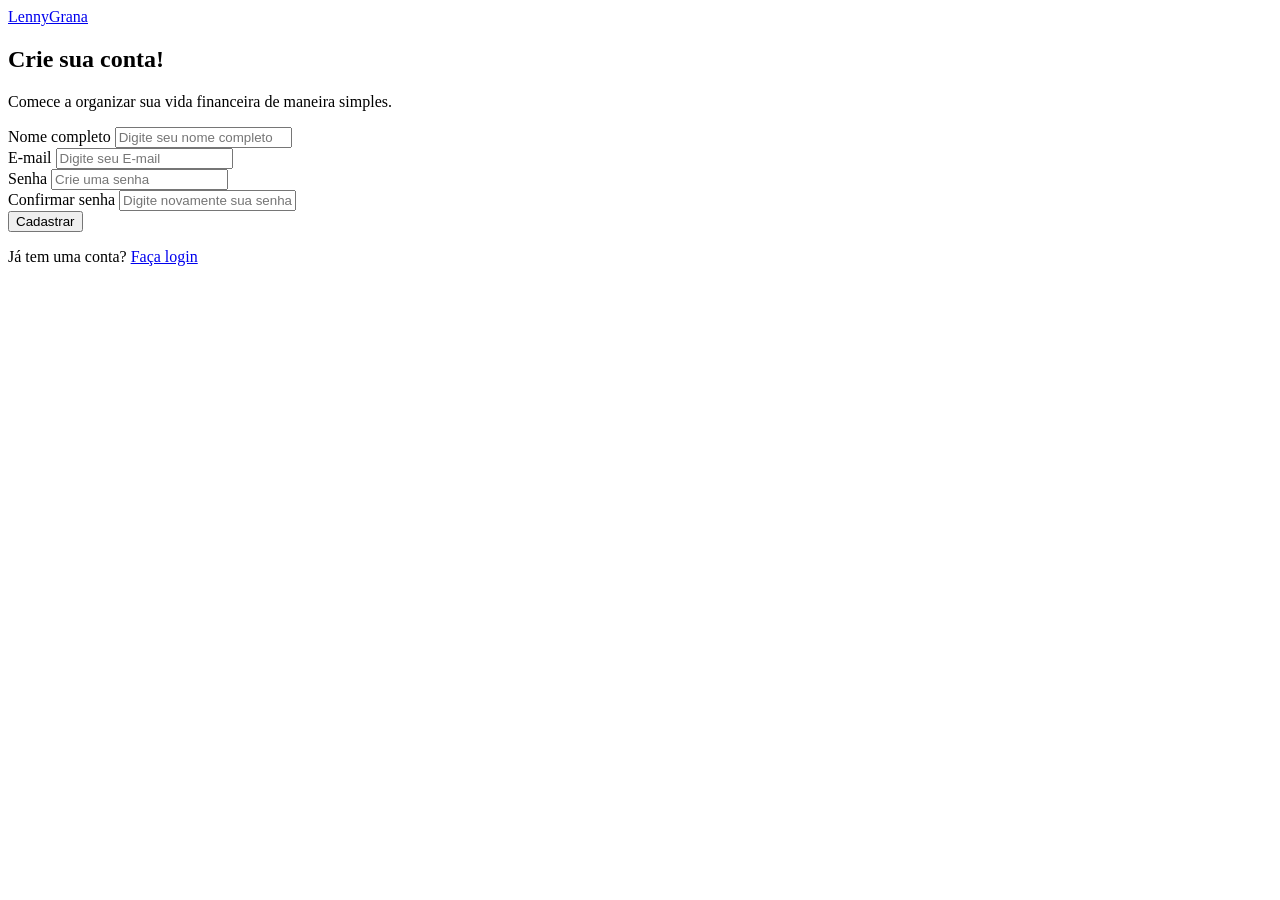
==== cadastro.html @ a8fe9fc0 "Criando o HTML da tela de cadastro" ====
<!DOCTYPE html>
<html lang="pt-br">
<head>
    <meta charset="UTF-8">
    <meta name="viewport" content="width=device-width, initial-scale=1.0">
    <title>Cadastrar | Lenny Grana</title>
    <link rel="stylesheet" href="css/cadastro.css">
    <script src="js/cadastro.js" defer></script>
</head>
<body>
    <main class="cadastro-container">
        <section class="cadastro-card">
            <header class="cadastro-header">
                <a href="index.html" class="logo">Lenny<span>Grana</span></a>
                <h1>Crie sua conta!</h1>
                <p>Comece a organizar sua vida financeira de maneira simples.</p>
            </header>
            <form id="form-cadastro">
                <div class="form-grupo">
                        <label for="nome">Nome completo</label>
                        <input type="text" id="nome" name="nome" placeholder="Digite seu nome completo" autocomplete="name" required>
                </div>
                <div class="form-grupo">
                    <label for="email">E-mail</label>
                    <input type="email" id="email" name="email" placeholder="Digite seu E-mail" autocomplete="email" required>
                </div>
                <div class="form-grupo">
                    <label for="senha">Senha</label>
                    <input type="password" id="senha" name="senha" placeholder="Crie uma senha" autocomplete="new-password" required>
                </div>
                <div class="form-grupo">
                    <label for="confirmar-senha">Confirmar senha</label>
                    <input type="password" id="confirmar-senha" name="confirmar-senha" placeholder="Digite novamente sua senha" required>
                </div>
                <button type="submit" class="botao-cadastro">Cadastrar</button>
            </form>
            <div class="cadastro-rodape">
                <p>Já tem uma conta? <a href="login.html">Faça login</a></p>
            </div>
        </section>
    </main>
</body>
</html>
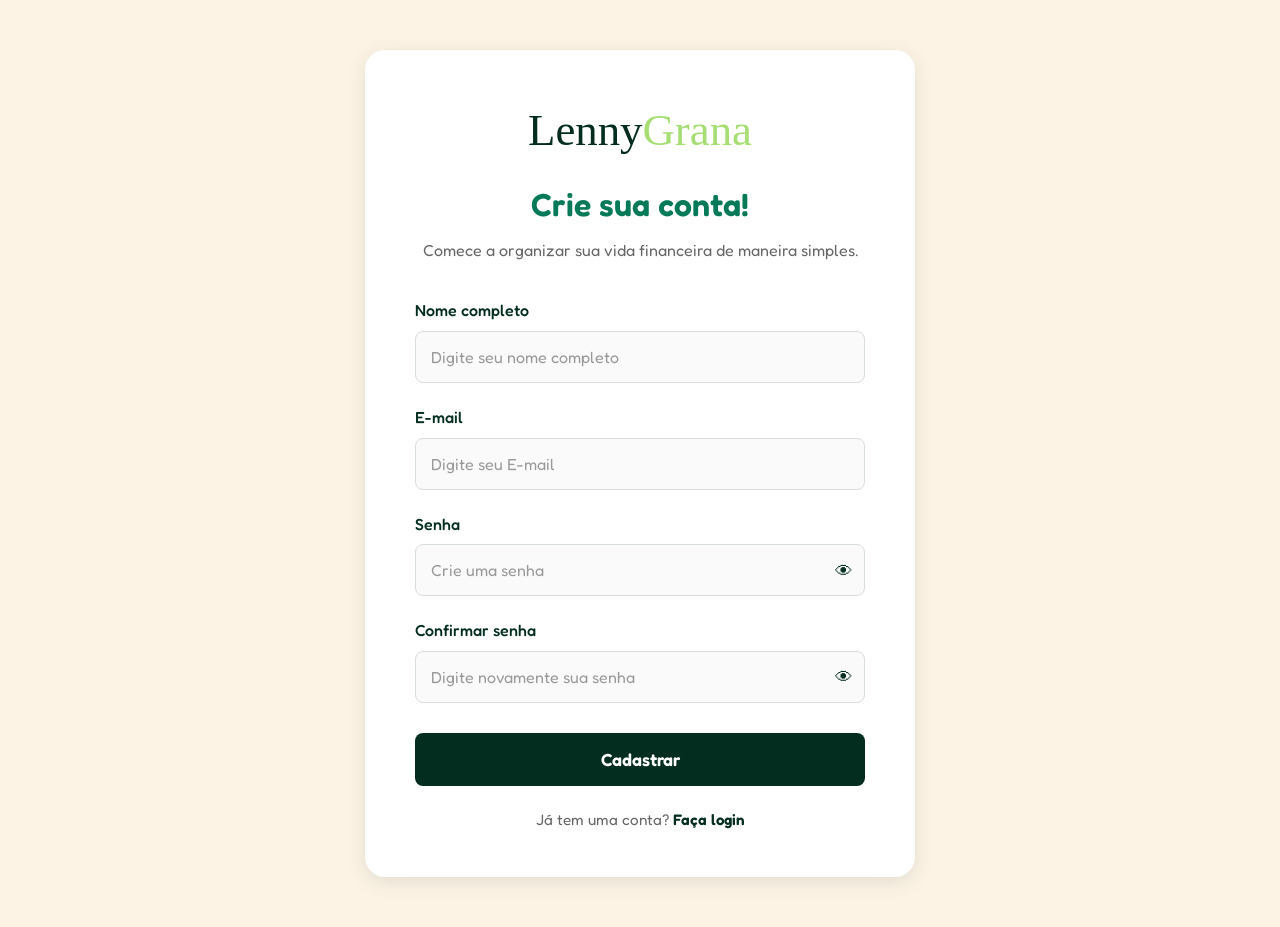
==== commit 50dedf7c: "Adicionando recurso à tela de cadastro, botão de ocultar/mostrar senha" ====
--- a/cadastro.html
+++ b/cadastro.html
@@ -26,11 +26,21 @@
                 </div>
                 <div class="form-grupo">
                     <label for="senha">Senha</label>
-                    <input type="password" id="senha" name="senha" placeholder="Crie uma senha" autocomplete="new-password" required>
+                    <div class="campo-senha">
+                        <input type="password" id="senha" name="senha" placeholder="Crie uma senha" autocomplete="new-password" required>
+                        <button type="button" class="mostrar-senha" aria-label="Mostrar senha">
+                            <span class="olho-senha">👁</span>
+                        </button>
+                    </div>
                 </div>
                 <div class="form-grupo">
                     <label for="confirmar-senha">Confirmar senha</label>
-                    <input type="password" id="confirmar-senha" name="confirmar-senha" placeholder="Digite novamente sua senha" required>
+                    <div class="campo-senha">
+                        <input type="password" id="confirmar-senha" name="confirmar-senha" placeholder="Digite novamente sua senha" required>
+                        <button type="button" class="mostrar-senha" aria-label="Mostrar senha">
+                            <span class="olho-senha">👁</span>
+                        </button>
+                    </div>
                 </div>
                 <button type="submit" class="botao-cadastro">Cadastrar</button>
             </form>
--- a/css/cadastro.css
+++ b/css/cadastro.css
@@ -0,0 +1,269 @@
+@import url('https://fonts.googleapis.com/css2?family=Chewy&family=Fredoka:wght@400;500;600;700&display=swap');
+
+:root {
+    --verde-escuro: #032d1f;
+    --verde-medio: #067a58;
+    --verde-claro: #a6de73;
+    --creme: #fcf3e5;
+    --branco: #ffffff;
+    --texto: #333333;
+}
+
+* , *::before , *::after {
+    box-sizing: border-box;
+    margin: 0;
+    padding: 0;
+}
+
+html {
+    scroll-behavior: smooth;
+}
+
+body {
+    font-family: 'fredoka', sans-serif;
+    background-color: var(--creme);
+    color: var(--texto);
+    line-height: 1.6;
+}
+
+button {
+    font-family: inherit;
+}
+
+.cadastro-container {
+    min-height: 100vh;
+    display: flex;
+    justify-content: center;
+    align-items: flex-start;
+    padding: 25px 15px;
+}
+
+.cadastro-card {
+    width: 100%;
+    max-width: 480px;
+    background-color: var(--branco);
+    padding: 25px 20px;
+    border-radius: 14px;
+    box-shadow: 0 5px 20px rgba(3, 45, 31, 0.10);
+}
+
+.cadastro-header {
+    text-align: center;
+    margin-bottom: 25px;
+}
+
+.logo {
+    display: inline-block;
+    font-family: 'chewy', cursive;
+    font-size: 2.2rem;
+    color: var(--verde-escuro);
+    text-decoration: none;
+    margin-bottom: 12px;
+}
+
+.logo span {
+    color: var(--verde-claro)
+}
+
+.cadastro-header h1 {
+    color: var(--verde-medio);
+    font-size: 1.6rem;
+    font-weight: 600;
+    margin-bottom: 8px;
+}
+
+.cadastro-header p {
+    color: #666666;
+    font-size: 0.9rem;
+}
+
+.form-grupo {
+    display: flex;
+    flex-direction: column;
+    gap: 7px;
+    margin-bottom: 16px;
+}
+
+.form-grupo label {
+    font-size: 0.9rem;
+    font-weight: 500;
+    color: var(--verde-escuro);
+}
+
+.form-grupo input {
+    width: 100%;
+    padding: 13px 12px;
+    border: 1px solid #d8ded9;
+    border-radius: 8px;
+    background-color: #fafafa;
+    font-family: inherit;
+    font-size: 1rem;
+    color: var(--texto);
+    outline: none;
+    transition: border-color 0.3s ease, box-shadow 0.3s ease;
+}
+
+.form-grupo input::placeholder {
+    color: #999999;
+}
+
+.form-grupo input:focus {
+    border-color: var(--verde-escuro);
+    box-shadow: 0 0 0 3px rgba(3, 45, 31, 0.10);
+    background-color: var(--branco);    
+}
+
+.botao-cadastro {
+    width: 100%;
+    padding: 14px;
+    margin-top: 8px;
+    border: none;
+    border-radius: 8px;
+    background-color: var(--verde-escuro);
+    color: var(--branco);
+    font-size: 1rem;
+    font-weight: 600;
+    cursor: pointer;
+    transition: background-color 0.3s ease, transform 0.2s ease;
+}
+
+.botao-cadastro:hover {
+    background-color: var(--verde-medio);
+}
+
+.botao-cadastro:active {
+    transform: scale(0.98);
+}
+
+.cadastro-rodape {
+    text-align: center;
+    margin-top: 22px;
+    font-size: 0.85rem;
+    color: #666666;
+}
+
+.cadastro-rodape a {
+    color: var(--verde-escuro);
+    font-weight: 600;
+    text-decoration: none;
+    transition: color 0.3s ease;
+}
+
+.cadastro-rodape a:hover {
+    color: var(--verde-claro);
+    text-decoration: underline;
+}
+
+.campo-senha {
+    position: relative;
+    display: flex;
+    align-items: center;
+}
+
+.campo-senha input {
+    padding-right: 45px;
+}
+
+.mostrar-senha {
+    position: absolute;
+    right: 12px;
+    display: flex;
+    align-items: center;
+    justify-content: center;
+    border: none;
+    background: transparent;
+    cursor: pointer;
+    color: var(--verde-escuro);
+    font-size: 1.1rem;
+}
+
+.mostrar-senha:hover {
+    color: var(--verde-medio);
+}
+
+input::-ms-reveal,
+input::-ms-clear {
+    display: none;
+}
+
+@media (min-width: 701px) {
+    .cadastro-container {
+        align-items: center;
+        padding: 35px 25px;
+    }
+
+    .cadastro-card {
+        padding: 35px 30px;
+        border-radius: 16px;
+    }
+
+    .logo {
+        font-size: 2.5rem;
+    }
+
+    .cadastro-header h1 {
+        font-size: 1.8rem;
+    }
+
+    .cadastro-header p {
+        font-size: 0.95rem;
+    }
+
+    .form-grupo {
+        margin-bottom: 18px;
+    }
+}
+
+@media (min-width: 901px) {
+
+    .cadastro-container {
+        padding: 50px;
+    }
+
+    .cadastro-card {
+        max-width: 550px;
+        padding: 45px 50px;
+        border-radius: 20px;
+    }
+
+    .cadastro-header {
+        margin-bottom: 35px;
+    }
+
+    .logo {
+        font-size: 2.8rem;
+    }
+
+    .cadastro-header h1 {
+        font-size: 2rem;
+    }
+
+    .cadastro-header p {
+        font-size: 1rem;
+    }
+
+    .form-grupo {
+        margin-bottom: 22px;
+    }
+
+    .form-grupo label {
+        font-size: 1rem;
+    }
+
+    .form-grupo input {
+        padding: 15px;
+    }
+
+    .botao-cadastro {
+        padding: 16px;
+        font-size: 1.1rem;
+    }
+
+    .cadastro-rodape {
+        font-size: 0.95rem;
+    }
+
+    .botao-cadastro:hover {
+        transform: translateY(-2px);
+    }
+}
